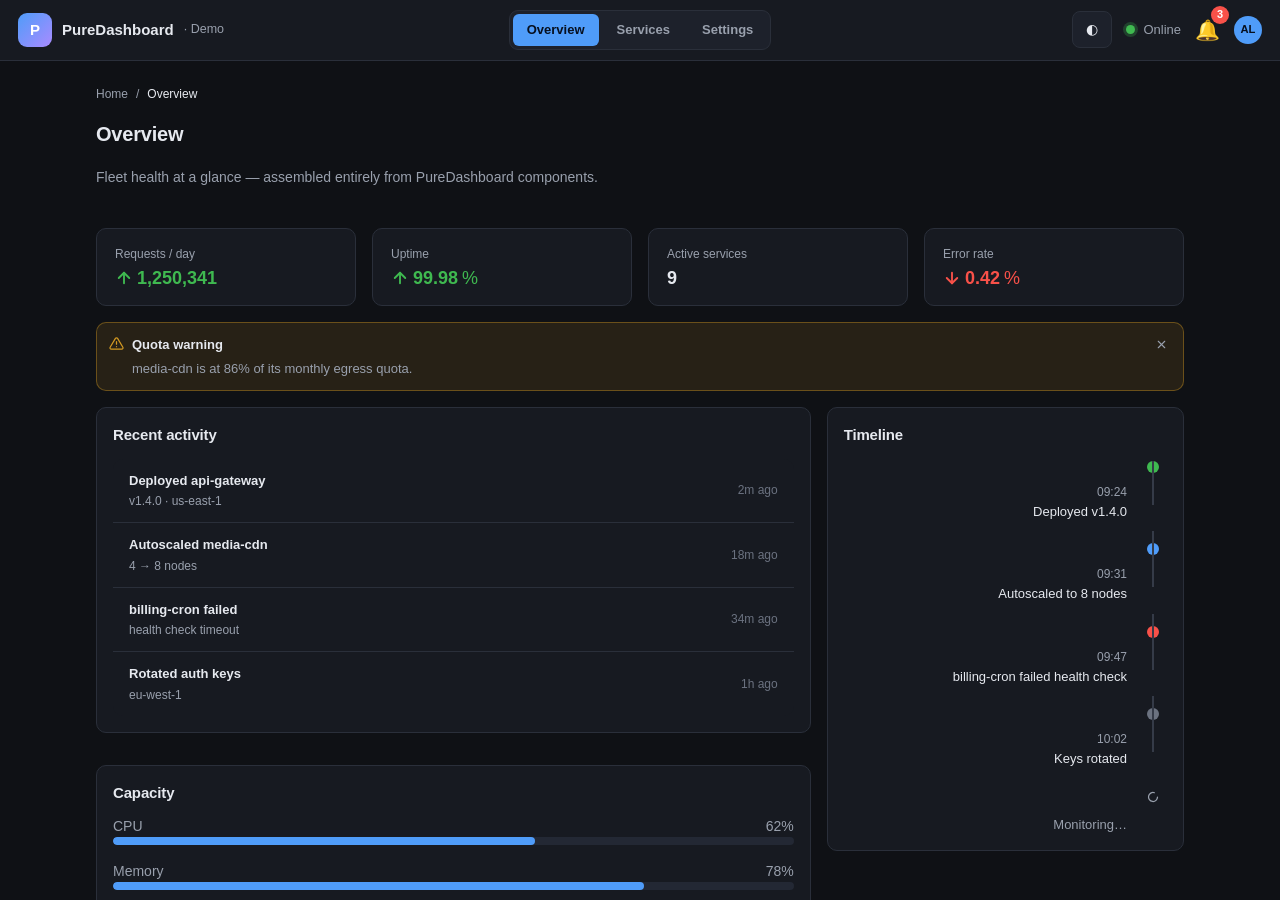
==== test/dashboard.html @ 862cde1b "Add test/dashboard.html — a complete demo dashboard A full routed admin dashboard assembled entirely" ====
<!doctype html>
<html lang="en" data-theme="dark">
  <head>
    <meta charset="utf-8" />
    <meta name="viewport" content="width=device-width, initial-scale=1" />
    <title>PureDashboard — demo dashboard</title>

    <!-- The opt-in theme (tokens + base + shell) … -->
    <link rel="stylesheet" href="../src/theme/dashboard.css" />
    <!-- … and every component's stylesheet in one link. -->
    <link rel="stylesheet" href="../src/components.css" />

    <style>
      /* demo-only layout helpers (not part of the library) */
      .kpi .card { padding: 16px 18px; }
      .stack { display: grid; gap: 16px; }
      .two-col { display: grid; grid-template-columns: 2fr 1fr; gap: 16px; align-items: start; }
      @media (max-width: 860px) { .two-col { grid-template-columns: 1fr; } }
      .muted { color: var(--muted); }
      .card > h3 { margin: 0 0 12px; font-size: 15px; }
      .row-between { display: flex; align-items: center; justify-content: space-between; gap: 12px; flex-wrap: wrap; }
      form.settings { display: grid; gap: 18px; max-width: 620px; }
      form.settings label > span { display: block; margin-bottom: 6px; font-size: 13px; color: var(--muted); }
      .field-2 { display: grid; grid-template-columns: 1fr 1fr; gap: 16px; }
      @media (max-width: 640px) { .field-2 { grid-template-columns: 1fr; } }
    </style>
  </head>
  <body>
    <header>
      <div class="brand"><span class="logo">P</span> PureDashboard <small>· Demo</small></div>
      <nav class="tabs" id="tabs">
        <a class="tab" href="#/overview" data-path="/overview">Overview</a>
        <a class="tab" href="#/services" data-path="/services">Services</a>
        <a class="tab" href="#/settings" data-path="/settings">Settings</a>
      </nav>
      <div class="header-right">
        <puredashboard-tooltip text="Toggle light / dark">
          <button id="theme-toggle" aria-label="Toggle theme">◐</button>
        </puredashboard-tooltip>
        <span class="health"><span class="dot up"></span> <span class="health-text">Online</span></span>
        <puredashboard-badge count="3"><span class="muted" style="font-size:20px" aria-label="Notifications">🔔</span></puredashboard-badge>
        <puredashboard-avatar name="Ada Lovelace" size="sm"></puredashboard-avatar>
      </div>
    </header>

    <main><div class="page" id="view"><!-- router mounts here --></div></main>

    <script type="module">
      // ---- the whole component library ----
      import "../src/table.js"; import "../src/input.js"; import "../src/textarea.js";
      import "../src/number.js"; import "../src/select.js"; import "../src/combobox.js";
      import "../src/checkbox.js"; import "../src/switch.js"; import "../src/radio-group.js";
      import "../src/slider.js"; import "../src/date.js"; import "../src/time.js";
      import "../src/color.js"; import "../src/rate.js"; import "../src/form.js";
      import "../src/button.js"; import "../src/divider.js"; import "../src/space.js";
      import "../src/grid.js"; import "../src/segmented.js"; import "../src/statistic.js";
      import "../src/tabs.js"; import "../src/breadcrumb.js"; import "../src/pagination.js";
      import "../src/steps.js"; import "../src/nav.js"; import "../src/card.js";
      import "../src/descriptions.js"; import "../src/tag.js"; import "../src/badge.js";
      import "../src/avatar.js"; import "../src/empty.js"; import "../src/collapse.js";
      import "../src/tree.js"; import "../src/list.js"; import "../src/timeline.js";
      import "../src/result.js"; import "../src/tooltip.js"; import "../src/popover.js";
      import "../src/popconfirm.js"; import "../src/alert.js"; import "../src/progress.js";
      import "../src/spinner.js"; import "../src/skeleton.js";
      import { toast } from "../src/toast.js";
      import { Router } from "../src/router.js";

      // tiny helper: create + assign props + append kids
      const h = (tag, props, kids) => {
        const n = Object.assign(document.createElement(tag), props || {});
        if (kids) n.append(...[].concat(kids).filter(Boolean));
        return n;
      };
      const card = (title, kids) => h("div", { className: "card" }, [title ? h("h3", { textContent: title }) : null, ...[].concat(kids)]);
      const col = (span, kid) => h("puredashboard-col", { span }, [kid]);

      const SERVICES = [
        { name: "api-gateway", region: "us-east-1", reqs: 184203, status: "online" },
        { name: "auth-service", region: "eu-west-1", reqs: 91044, status: "online" },
        { name: "worker-batch", region: "us-east-1", reqs: 12876, status: "paused" },
        { name: "image-resizer", region: "ap-south-1", reqs: 44120, status: "online" },
        { name: "billing-cron", region: "eu-west-1", reqs: 873, status: "offline" },
        { name: "search-index", region: "us-west-2", reqs: 60912, status: "online" },
        { name: "notify-fanout", region: "us-east-1", reqs: 30188, status: "online" },
        { name: "media-cdn", region: "ap-south-1", reqs: 220934, status: "online" },
        { name: "rate-limiter", region: "us-east-1", reqs: 132770, status: "online" },
        { name: "session-store", region: "us-west-2", reqs: 98410, status: "online" },
      ];
      const fmt = (n) => n.toLocaleString("en-US");
      const statusColor = { online: "success", paused: "warning", offline: "danger" };

      // ============================ OVERVIEW ============================
      function overview(outlet) {
        const crumb = h("puredashboard-breadcrumb", { items: [{ label: "Home", href: "#/overview" }, { label: "Overview" }] });

        const kpis = h("puredashboard-row", { gutter: "md" });
        kpis.className = "kpi";
        const kpi = (title, value, opts) => col(6, card(null, h("puredashboard-statistic", Object.assign({ title, value }, opts || {}))));
        kpis.append(
          kpi("Requests / day", 1250341, { trend: "up" }),
          kpi("Uptime", 99.98, { suffix: "%", precision: 2, trend: "up" }),
          kpi("Active services", 9),
          kpi("Error rate", 0.42, { suffix: "%", precision: 2, trend: "down" }),
        );

        const alert = h("puredashboard-alert", { type: "warning", showIcon: true,
          title: "Quota warning", message: "media-cdn is at 86% of its monthly egress quota.", closable: true });

        // recent activity list
        const list = h("puredashboard-list", { split: true, items: [
          { title: "Deployed api-gateway", description: "v1.4.0 · us-east-1", extra: "2m ago" },
          { title: "Autoscaled media-cdn", description: "4 → 8 nodes", extra: "18m ago" },
          { title: "billing-cron failed", description: "health check timeout", extra: "34m ago" },
          { title: "Rotated auth keys", description: "eu-west-1", extra: "1h ago" },
        ]});

        // capacity progress
        const caps = h("div", { className: "stack" }, [
          h("div", {}, [h("div", { className: "row-between" }, [h("span", { className: "muted", textContent: "CPU" }), h("span", { className: "muted", textContent: "62%" })]), h("puredashboard-progress", { value: 62, showInfo: false })]),
          h("div", {}, [h("div", { className: "row-between" }, [h("span", { className: "muted", textContent: "Memory" }), h("span", { className: "muted", textContent: "78%" })]), h("puredashboard-progress", { value: 78, showInfo: false })]),
          h("div", {}, [h("div", { className: "row-between" }, [h("span", { className: "muted", textContent: "Egress quota" }), h("span", { className: "muted", textContent: "86%" })]), h("puredashboard-progress", { value: 86, status: "error", showInfo: false })]),
        ]);

        const timeline = h("puredashboard-timeline", { items: [
          { label: "09:24", content: "Deployed v1.4.0", color: "success" },
          { label: "09:31", content: "Autoscaled to 8 nodes", color: "accent" },
          { label: "09:47", content: "billing-cron failed health check", color: "error" },
          { label: "10:02", content: "Keys rotated", color: "muted" },
        ], pending: "Monitoring…" });

        const left = h("div", { className: "stack" }, [card("Recent activity", list), card("Capacity", caps)]);
        const right = card("Timeline", timeline);

        outlet.replaceChildren(h("div", { className: "stack" }, [
          crumb,
          h("h1", { className: "page-title", textContent: "Overview" }),
          h("p", { className: "page-sub muted", textContent: "Fleet health at a glance — assembled entirely from PureDashboard components." }),
          kpis,
          alert,
          h("div", { className: "two-col" }, [left, right]),
        ]));
      }

      // ============================ SERVICES ============================
      function services(outlet) {
        const seg = h("puredashboard-segmented", { value: "all", options: [
          { value: "all", label: "All" }, { value: "online", label: "Online" },
          { value: "paused", label: "Paused" }, { value: "offline", label: "Offline" },
        ]});

        const table = h("puredashboard-table");
        table.columns = [
          { key: "name", label: "Service", sortable: true },
          { key: "region", label: "Region", sortable: true },
          { key: "reqs", label: "Requests / day", sortable: true, align: "right", render: (r) => fmt(r.reqs) },
          { key: "status", label: "Status", sortable: true, render: (r) => { const t = document.createElement("puredashboard-tag"); t.setAttribute("color", statusColor[r.status]); t.textContent = r.status; return t; } },
        ];
        const apply = (f) => { table.rows = f === "all" ? SERVICES : SERVICES.filter((r) => r.status === f); };
        apply("all");
        table.rowKey = (r) => r.name;
        table.selectable = true;
        table.actions = [{ name: "restart", label: "Restart" }, { name: "delete", label: "Delete", danger: true }];
        table.bulkActions = [{ name: "restart", label: "Restart" }, { name: "delete", label: "Delete", danger: true }];
        table.pageSize = 6; table.pageSizes = [6, 10, 25];
        table.addEventListener("action", (e) => {
          if (e.detail.name === "restart") toast.success(`Restarting ${e.detail.row.name}…`);
          else toast.error(`Deleted ${e.detail.row.name}`);
        });
        table.addEventListener("bulkaction", (e) => toast.info(`${e.detail.name} ${e.detail.rows.length} service(s)`));
        seg.addEventListener("change", (e) => apply(e.detail.value));

        const toolbar = h("div", { className: "row-between", style: "margin-bottom:14px" }, [
          seg,
          h("puredashboard-popconfirm", { title: "Purge offline services?", description: "This removes all offline services.", okDanger: true },
            [h("puredashboard-button", { danger: true }, [document.createTextNode("Purge offline")])]),
        ]);
        toolbar.querySelector("puredashboard-popconfirm").addEventListener("confirm", () => toast.error("Purged offline services"));

        outlet.replaceChildren(h("div", { className: "stack" }, [
          h("puredashboard-breadcrumb", { items: [{ label: "Home", href: "#/overview" }, { label: "Services" }] }),
          h("h1", { className: "page-title", textContent: "Services" }),
          card(null, [toolbar, table]),
        ]));
      }

      // ============================ SETTINGS ============================
      function settings(outlet) {
        const form = h("puredashboard-form");
        const f = h("form", { className: "settings" });
        const field = (labelText, node) => h("label", {}, [h("span", { textContent: labelText }), node]);

        f.append(
          field("Service name", h("puredashboard-input", { value: "api-gateway", required: true })),
          h("div", { className: "field-2" }, [
            field("Region", h("puredashboard-combobox", { placeholder: "Search region…", value: "us-east-1", options: [
              { value: "us-east-1", label: "us-east-1" }, { value: "us-west-2", label: "us-west-2" },
              { value: "eu-west-1", label: "eu-west-1" }, { value: "ap-south-1", label: "ap-south-1" },
            ]})),
            field("Tier", h("puredashboard-select", { value: "pro", options: [
              { value: "free", label: "Free" }, { value: "pro", label: "Pro" }, { value: "ent", label: "Enterprise" },
            ]})),
          ]),
          h("div", { className: "field-2" }, [
            field("Instances", h("puredashboard-number", { value: "8", min: 1, max: 32 })),
            field("Max CPU %", h("puredashboard-slider", { value: "80", min: 10, max: 100, showValue: true })),
          ]),
          h("div", { className: "field-2" }, [
            field("Maintenance date", h("puredashboard-date", { value: "2026-07-15" })),
            field("Window start", h("puredashboard-time", { value: "02:00" })),
          ]),
          field("Deploy strategy", h("puredashboard-radio-group", { value: "rolling", options: [
            { value: "rolling", label: "Rolling" }, { value: "bluegreen", label: "Blue / green" }, { value: "recreate", label: "Recreate" },
          ]})),
          field("Notes", h("puredashboard-textarea", { rows: 3, placeholder: "Optional notes…" })),
          h("div", { className: "field-2" }, [
            field("Accent", h("puredashboard-color", { value: "#4f9cf9", showValue: true })),
            field("Satisfaction", h("puredashboard-rate", { value: 4 })),
          ]),
          h("puredashboard-switch", { label: "Email notifications on failure", checked: true }),
          h("puredashboard-checkbox", { label: "I understand this restarts the service", required: true }),
          h("puredashboard-divider", {}),
          h("puredashboard-space", { size: "sm" }, [
            h("puredashboard-button", { variant: "primary", type: "submit" }, [document.createTextNode("Save changes")]),
            h("puredashboard-button", { type: "reset" }, [document.createTextNode("Reset")]),
          ]),
        );
        form.append(f);
        form.addEventListener("submit", (e) => toast.success("Settings saved"));
        form.addEventListener("invalid", () => toast.error("Please fix the highlighted fields"));

        // right column: a config tree + descriptions
        const tree = h("puredashboard-tree", { expandedKeys: ["env", "secrets"], selectedKey: "DB_URL", nodes: [
          { id: "env", label: "Environment", children: [
            { id: "DB_URL", label: "DATABASE_URL" }, { id: "REGION", label: "AWS_REGION" }, { id: "LOG", label: "LOG_LEVEL" },
          ]},
          { id: "secrets", label: "Secrets", children: [{ id: "API_KEY", label: "API_KEY" }, { id: "JWT", label: "JWT_SECRET" }] },
        ]});
        const desc = h("puredashboard-descriptions", { columns: 1, bordered: true, items: [
          { label: "Version", value: "v1.4.0" }, { label: "Owner", value: "platform-team" },
          { label: "Created", value: "2025-11-02" }, { label: "SLA", value: "99.95%" },
        ]});

        outlet.replaceChildren(h("div", { className: "stack" }, [
          h("puredashboard-breadcrumb", { items: [{ label: "Home", href: "#/overview" }, { label: "Settings" }] }),
          h("h1", { className: "page-title", textContent: "Settings" }),
          h("div", { className: "two-col" }, [card("Service configuration", form), h("div", { className: "stack" }, [card("Details", desc), card("Config keys", tree)])]),
        ]));
      }

      // ---- router ----
      const page = (fn) => () => Promise.resolve({ default: fn });
      const router = new Router({
        outlet: "#view", appName: "PureDashboard", mode: "hash",
        routes: {
          "/": { title: "Overview", load: page(overview) },
          "/overview": { title: "Overview", load: page(overview) },
          "/services": { title: "Services", load: page(services) },
          "/settings": { title: "Settings", load: page(settings) },
          "*": { title: "Not found", load: page((o) => o.replaceChildren(
            h("puredashboard-result", { status: "404", title: "Page not found", subtitle: "That page doesn't exist." }))) },
        },
      });
      router.start();

      // reflect the active top-bar tab from the hash
      const syncTabs = () => {
        const path = (location.hash.replace(/^#/, "") || "/overview");
        for (const a of document.querySelectorAll("#tabs .tab")) {
          if (path.startsWith(a.dataset.path)) a.setAttribute("aria-current", "page");
          else a.removeAttribute("aria-current");
        }
      };
      window.addEventListener("hashchange", syncTabs); syncTabs();
      if (!location.hash) location.hash = "#/overview";

      // light/dark toggle
      document.getElementById("theme-toggle").addEventListener("click", () => {
        const el = document.documentElement;
        el.dataset.theme = el.dataset.theme === "dark" ? "light" : "dark";
      });

      // signal readiness for the screenshot driver
      requestAnimationFrame(() => requestAnimationFrame(() => { document.documentElement.dataset.ready = "1"; }));
    </script>
  </body>
</html>
---- src/theme/dashboard.css ----
/* PureDashboard theme — all-in-one (OPTIONAL).
 *
 * The complete opt-in "dashboard" look in a single link: design tokens + base
 * primitives + the app shell & layout. This is the harmonious default — link just
 * this one file and your page is themed end to end:
 *
 *   <link rel="stylesheet" href="LIB/theme/dashboard.css">
 *
 * Prefer the pieces? Link them individually instead (tokens is the only required
 * one for the components to look polished):
 *
 *   <link rel="stylesheet" href="LIB/theme/tokens.css">   <!-- palette (components theme from this) -->
 *   <link rel="stylesheet" href="LIB/theme/base.css">     <!-- buttons / inputs / code           -->
 *   <link rel="stylesheet" href="LIB/theme/shell.css">    <!-- header + page/card layout          -->
 *
 * @import must precede all other rules; these resolve relative to this file.
 */
@import "tokens.css";
@import "base.css";
@import "shell.css";
---- src/components.css ----
/* PureDashboard — component stylesheet bundle (OPTIONAL convenience).
 *
 * One link that pulls in EVERY component's self-contained stylesheet, so a page
 * using several components needs a single tag instead of hand-picking files
 * (and never silently missing one):
 *
 *   <link rel="stylesheet" href="LIB/components.css">
 *
 * This is plain native CSS `@import` — NOT a build step. Nothing is bundled,
 * minified, or transpiled; the browser fetches each file as-is, and every
 * component stylesheet still works when linked on its own. Prefer to ship only
 * what a page uses? Skip this file and link the individual *.css instead.
 *
 * This bundle is styling only. The design tokens are a separate, optional layer
 * — link ONE of these too so the components look polished (they fall back to
 * neutral system colours without it):
 *
 *   <link rel="stylesheet" href="LIB/theme/tokens.css">       <!-- palette only -->
 *   <link rel="stylesheet" href="LIB/theme/dashboard.css">    <!-- palette + full shell -->
 *
 * @import must precede all other rules; these resolve relative to this file.
 * Keep this list in sync when adding a component (see docs/DEVELOPMENT.md).
 */
/* general */
@import "button.css";
/* form family */
@import "form.css";
@import "input.css";
@import "textarea.css";
@import "number.css";
@import "select.css";
@import "checkbox.css";
@import "switch.css";
@import "radio-group.css";
@import "segmented.css";
@import "slider.css";
@import "color.css";
@import "combobox.css";
@import "date.css";
@import "time.css";
@import "rate.css";
/* layout */
@import "divider.css";
@import "space.css";
@import "grid.css";
/* navigation */
@import "tabs.css";
@import "breadcrumb.css";
@import "pagination.css";
@import "steps.css";
@import "timeline.css";
@import "nav.css";
/* data display */
@import "table.css";
@import "card.css";
@import "descriptions.css";
@import "statistic.css";
@import "tag.css";
@import "badge.css";
@import "avatar.css";
@import "empty.css";
@import "collapse.css";
@import "tree.css";
@import "list.css";
@import "result.css";
/* overlays & content */
@import "upload.css";
@import "dialog.css";
@import "menu.css";
@import "popover.css";
@import "popconfirm.css";
@import "tooltip.css";
@import "toast.css";
@import "md.css";
/* feedback */
@import "alert.css";
@import "progress.css";
@import "spinner.css";
@import "skeleton.css";
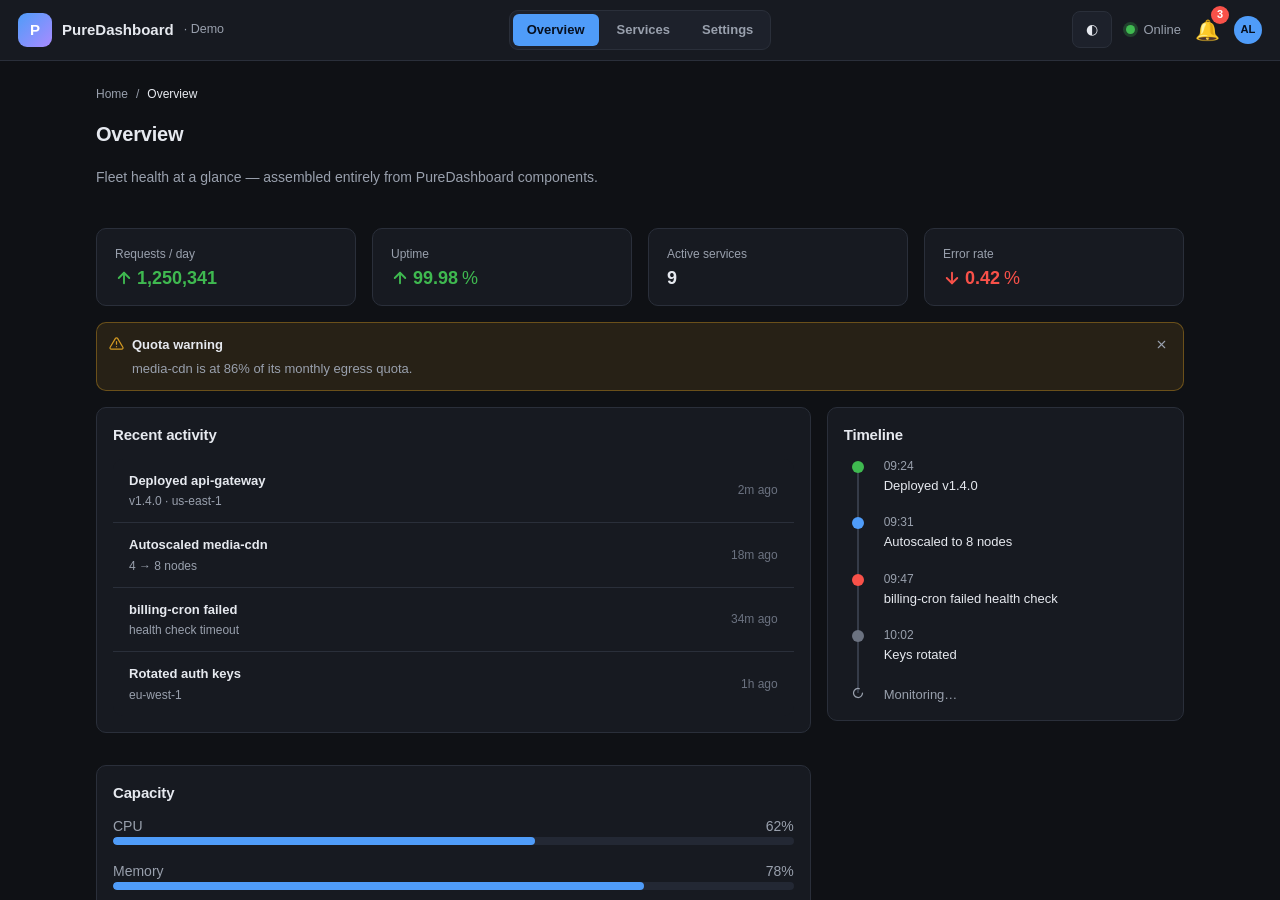
==== commit 77c62511: "Fix timeline connector: span full row height (draw on item, not dot) The connector was a fixed-lengt" ====
--- a/test/dashboard.html
+++ b/test/dashboard.html
@@ -121,7 +121,7 @@
           h("div", {}, [h("div", { className: "row-between" }, [h("span", { className: "muted", textContent: "Egress quota" }), h("span", { className: "muted", textContent: "86%" })]), h("puredashboard-progress", { value: 86, status: "error", showInfo: false })]),
         ]);
 
-        const timeline = h("puredashboard-timeline", { items: [
+        const timeline = h("puredashboard-timeline", { mode: "right", items: [
           { label: "09:24", content: "Deployed v1.4.0", color: "success" },
           { label: "09:31", content: "Autoscaled to 8 nodes", color: "accent" },
           { label: "09:47", content: "billing-cron failed health check", color: "error" },
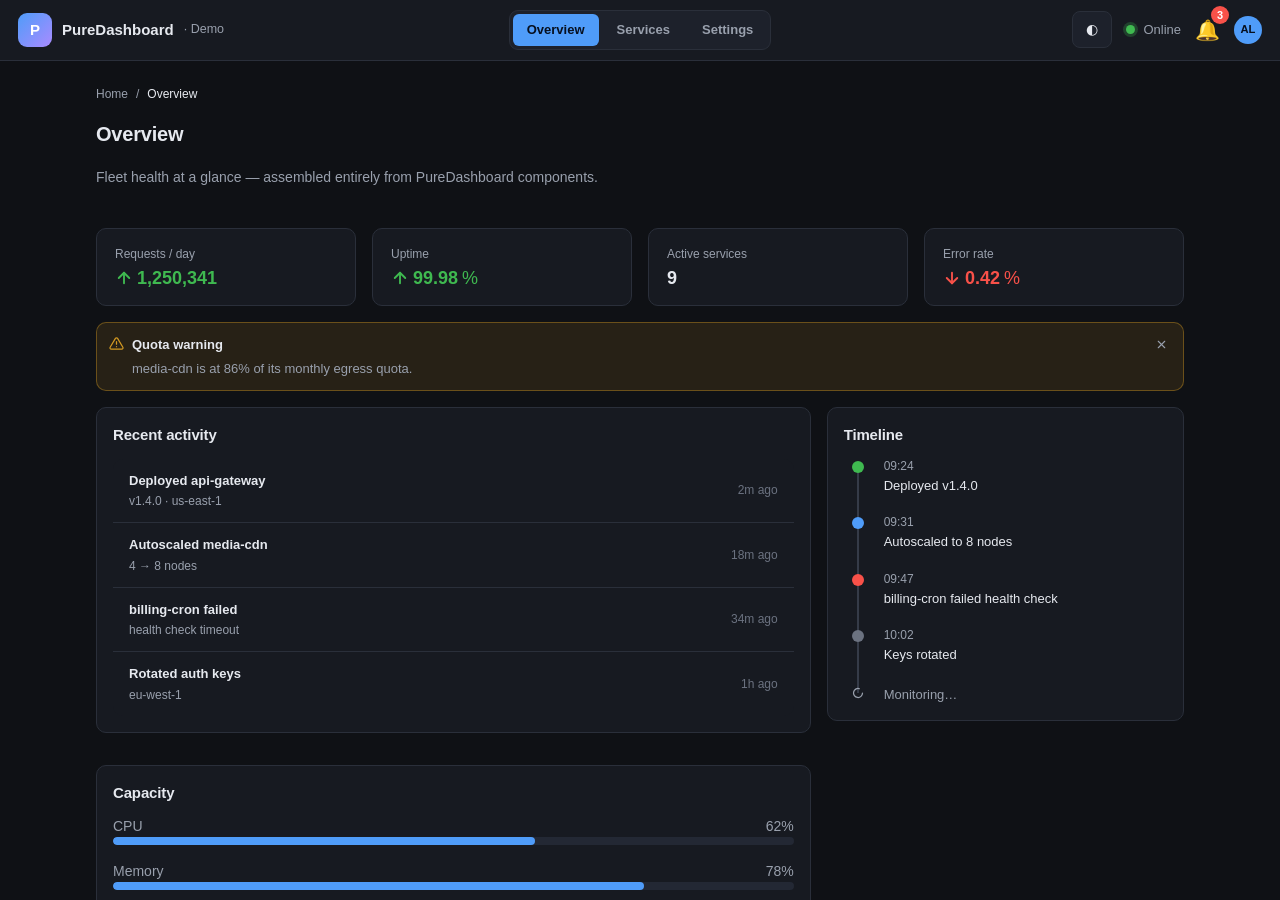
==== commit ae4ce3da: "[main] docs(dashboard): show <puredashboard-json-view> in the Settings tab Add an "Effective config " ====
--- a/test/dashboard.html
+++ b/test/dashboard.html
@@ -58,7 +58,7 @@
       import "../src/steps.js"; import "../src/nav.js"; import "../src/card.js";
       import "../src/descriptions.js"; import "../src/tag.js"; import "../src/badge.js";
       import "../src/avatar.js"; import "../src/empty.js"; import "../src/collapse.js";
-      import "../src/tree.js"; import "../src/list.js"; import "../src/timeline.js";
+      import "../src/tree.js"; import "../src/list.js"; import "../src/json-view.js"; import "../src/timeline.js";
       import "../src/result.js"; import "../src/tooltip.js"; import "../src/popover.js";
       import "../src/popconfirm.js"; import "../src/alert.js"; import "../src/progress.js";
       import "../src/spinner.js"; import "../src/skeleton.js";
@@ -240,10 +240,25 @@
           { label: "Created", value: "2025-11-02" }, { label: "SLA", value: "99.95%" },
         ]});
 
+        // the resolved config as a collapsible JSON tree; theme follows the dashboard's
+        // light/dark toggle (data-theme), and each value has a copy button.
+        const json = h("puredashboard-json-view", { level: 1, data: {
+          service: "api-gateway",
+          region: "us-east-1",
+          tier: "pro",
+          scaling: { instances: 8, maxCpu: 80, strategy: "rolling" },
+          maintenance: { date: "2026-07-15", window: "02:00" },
+          notifications: { emailOnFailure: true },
+          meta: { version: "v1.4.0", owner: "platform-team", sla: "99.95%" },
+        }});
+        const syncJsonTheme = () => { json.theme = document.documentElement.dataset.theme || "auto"; };
+        syncJsonTheme();
+        new MutationObserver(syncJsonTheme).observe(document.documentElement, { attributes: true, attributeFilter: ["data-theme"] });
+
         outlet.replaceChildren(h("div", { className: "stack" }, [
           h("puredashboard-breadcrumb", { items: [{ label: "Home", href: "#/overview" }, { label: "Settings" }] }),
           h("h1", { className: "page-title", textContent: "Settings" }),
-          h("div", { className: "two-col" }, [card("Service configuration", form), h("div", { className: "stack" }, [card("Details", desc), card("Config keys", tree)])]),
+          h("div", { className: "two-col" }, [card("Service configuration", form), h("div", { className: "stack" }, [card("Details", desc), card("Config keys", tree), card("Effective config (JSON)", json)])]),
         ]));
       }
 
--- a/src/components.css
+++ b/src/components.css
@@ -42,7 +42,11 @@
 /* layout */
 @import "divider.css";
 @import "space.css";
+@import "flex.css";
 @import "grid.css";
+@import "layout.css";
+@import "splitter.css";
+@import "titlebar.css";
 /* navigation */
 @import "tabs.css";
 @import "breadcrumb.css";
@@ -63,6 +67,7 @@
 @import "tree.css";
 @import "list.css";
 @import "result.css";
+@import "json-view.css";
 /* overlays & content */
 @import "upload.css";
 @import "dialog.css";
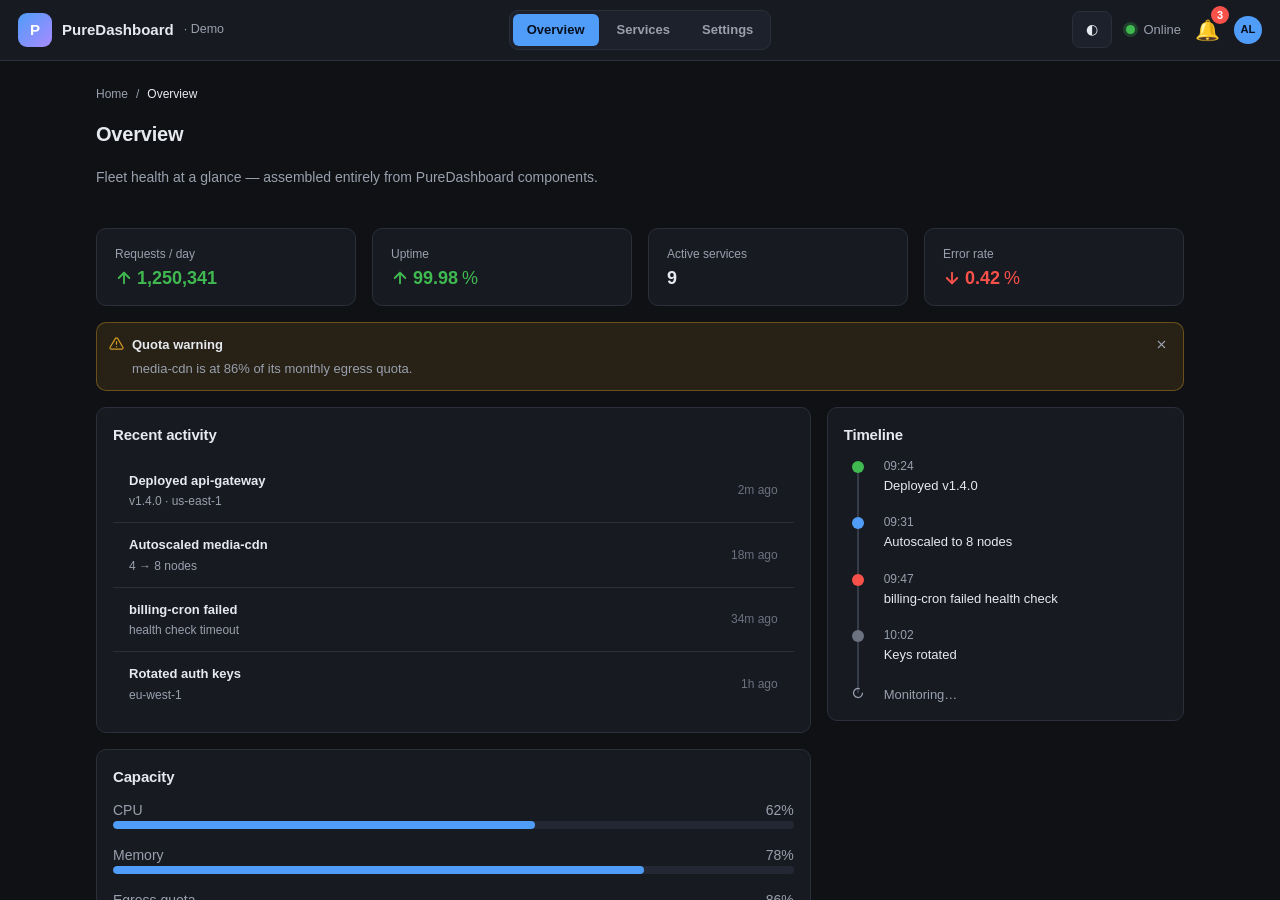
==== commit 866c1fd8: "[main] feat(router)!: routechange + active-link; the router no longer sets aria-current BREAKING: Ro" ====
--- a/test/dashboard.html
+++ b/test/dashboard.html
@@ -29,9 +29,9 @@
     <header>
       <div class="brand"><span class="logo">P</span> PureDashboard <small>· Demo</small></div>
       <nav class="tabs" id="tabs">
-        <a class="tab" href="#/overview" data-path="/overview">Overview</a>
-        <a class="tab" href="#/services" data-path="/services">Services</a>
-        <a class="tab" href="#/settings" data-path="/settings">Settings</a>
+        <a class="tab" href="#/overview">Overview</a>
+        <a class="tab" href="#/services">Services</a>
+        <a class="tab" href="#/settings">Settings</a>
       </nav>
       <div class="header-right">
         <puredashboard-tooltip text="Toggle light / dark">
@@ -63,7 +63,7 @@
       import "../src/popconfirm.js"; import "../src/alert.js"; import "../src/progress.js";
       import "../src/spinner.js"; import "../src/skeleton.js";
       import { toast } from "../src/toast.js";
-      import { Router } from "../src/router.js";
+      import { Router, markActive } from "../src/router.js";
 
       // tiny helper: create + assign props + append kids
       const h = (tag, props, kids) => {
@@ -275,17 +275,11 @@
             h("puredashboard-result", { status: "404", title: "Page not found", subtitle: "That page doesn't exist." }))) },
         },
       });
+
+      // mark the active top-bar tab after every committed navigation
+      const tabs = document.getElementById("tabs");
+      document.addEventListener("routechange", () => markActive(tabs));
       router.start();
-
-      // reflect the active top-bar tab from the hash
-      const syncTabs = () => {
-        const path = (location.hash.replace(/^#/, "") || "/overview");
-        for (const a of document.querySelectorAll("#tabs .tab")) {
-          if (path.startsWith(a.dataset.path)) a.setAttribute("aria-current", "page");
-          else a.removeAttribute("aria-current");
-        }
-      };
-      window.addEventListener("hashchange", syncTabs); syncTabs();
       if (!location.hash) location.hash = "#/overview";
 
       // light/dark toggle
--- a/src/components.css
+++ b/src/components.css
@@ -23,8 +23,10 @@
  */
 /* general */
 @import "button.css";
+@import "copy.css";
 /* form family */
 @import "form.css";
+@import "field.css";
 @import "input.css";
 @import "textarea.css";
 @import "number.css";
@@ -33,11 +35,14 @@
 @import "switch.css";
 @import "radio-group.css";
 @import "segmented.css";
+@import "toggle.css";
+@import "toggle-group.css";
 @import "slider.css";
 @import "color.css";
 @import "combobox.css";
 @import "date.css";
 @import "time.css";
+@import "datetime.css";
 @import "rate.css";
 /* layout */
 @import "divider.css";
@@ -54,6 +59,7 @@
 @import "steps.css";
 @import "timeline.css";
 @import "nav.css";
+@import "menubar.css";
 /* data display */
 @import "table.css";
 @import "card.css";
@@ -80,5 +86,7 @@
 /* feedback */
 @import "alert.css";
 @import "progress.css";
+@import "meter.css";
 @import "spinner.css";
 @import "skeleton.css";
+@import "lazy.css";
